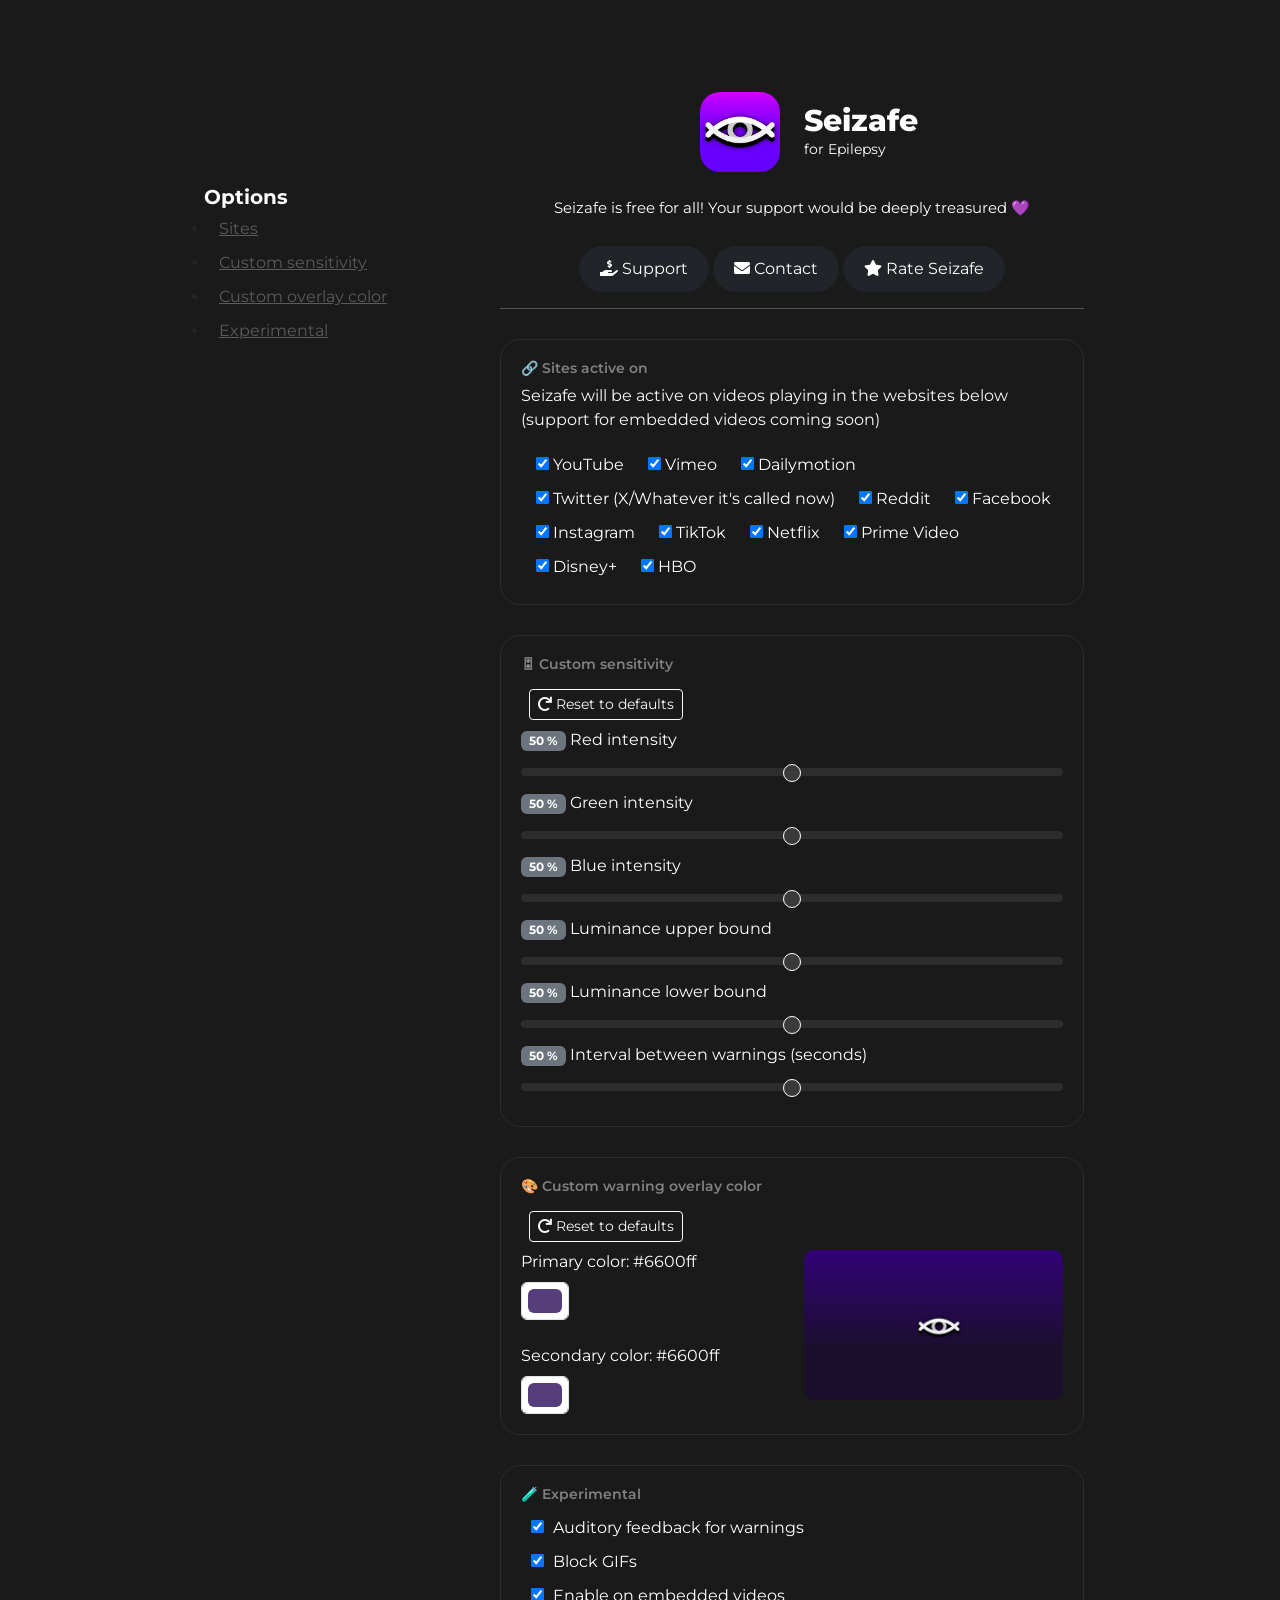
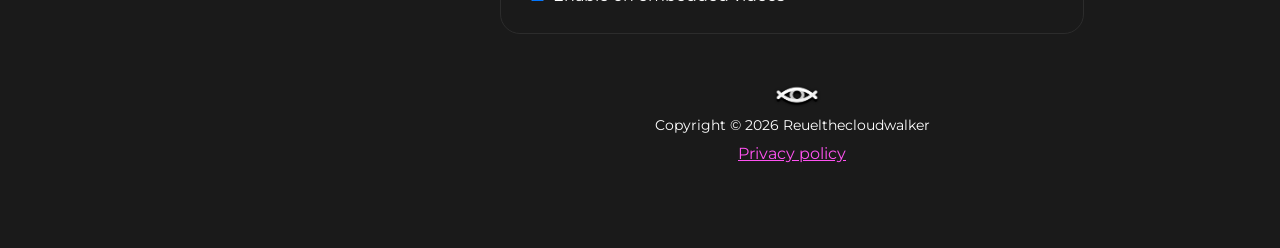
==== options.html @ df62ac54 "first commit" ====
<!DOCTYPE html>
<html lang="en">
  <head>
    <meta charset="UTF-8" />
    <link rel="icon" href="assets/images/32.png" />
    <meta http-equiv="X-UA-Compatible" content="IE=edge" />
    <meta name="viewport" content="width=device-width, initial-scale=1.0" />
    <title>Options - Seizafe for Epilepsy</title>
    <link
      href="https://cdn.jsdelivr.net/npm/bootstrap@5.3.0-alpha1/dist/css/bootstrap.min.css"
      rel="stylesheet"
      integrity="sha384-GLhlTQ8iRABdZLl6O3oVMWSktQOp6b7In1Zl3/Jr59b6EGGoI1aFkw7cmDA6j6gD"
      crossorigin="anonymous"
    />

    <!-- fonts -->
    <link
      rel="stylesheet"
      href="https://use.fontawesome.com/releases/v5.15.4/css/all.css"
      integrity="sha384-DyZ88mC6Up2uqS4h/KRgHuoeGwBcD4Ng9SiP4dIRy0EXTlnuz47vAwmeGwVChigm"
      crossorigin="anonymous"
    />
    <link rel="preconnect" href="https://fonts.googleapis.com" />
    <link rel="preconnect" href="https://fonts.gstatic.com" crossorigin />
    <link
      href="https://fonts.googleapis.com/css2?family=Montserrat:wght@300;500;600;700;800;900&display=swap"
      rel="stylesheet"
    />

    <style>
      @font-face {
        font-family: "Technology";
        src: url("assets/technology.ttf") format("truetype");
      }
      .technology {
        font-family: "Technology", sans-serif;
      }
      .montserrat {
        font-family: "Montserrat", sans-serif;
      }

      .form-range::-webkit-slider-runnable-track {
        background-color: #2d2d2d;
        border-color: transparent;
      }

      .form-range::-webkit-slider-thumb {
        -webkit-appearance: none;
        width: 18px;
        height: 18px;
        border-radius: 10px;
        background-color: #3a3a3a;
        border: 1px solid #ffffff;
        overflow: visible;
        cursor: pointer;
      }

      .options-nav {
        color: rgb(91, 91, 91);
        padding: 10px;
      }

      .options-nav:hover {
        color: rgb(210, 210, 210);
      }

      ul > li {
        padding-bottom: 10px;
      }
    </style>
  </head>
  <body
    class="montserrat"
    style="background-color: #1a1a1a; overflow-x: hidden"
  >
    <div class="p-3 m-3 row justify-content-center" align="center">
      <div
        style="
          height: 100px;
          padding-block: 20px;
          padding-inline: 20px;
          border-radius: 0px;
          padding-top: 150px;
          top: 20px;
        "
        class="sticky-top col-lg-3 col-sm-12 d-none d-sm-none d-md-none d-xl-block d-xl-block d-xxl-block"
        align="left"
      >
        <b style="color: white; font-size: 20px">Options</b>
        <ul style="padding: 5px">
          <li>
            <a class="options-nav" href="#activeon">Sites</a>
          </li>
          <li>
            <a class="options-nav" href="#customsensitivty"
              >Custom sensitivity</a
            >
          </li>
          <li>
            <a class="options-nav" href="#customoverlaycolor"
              >Custom overlay color</a
            >
          </li>
          <li>
            <a class="options-nav" href="#experimental">Experimental</a>
          </li>
        </ul>
      </div>

      <div class="col-lg-6 col-sm-12 text-white" style="margin-top: 60px">
        <div class="row" align="left">
          <div
            class="col justify-content-center align-self-center"
            align="right"
          >
            <img
              id="seizafe_eye_open"
              src="assets/images/128.png"
              style="
                width: 80px;
                border-radius: 20px;
                margin: 10px;
                margin-top: 0;
                margin-right: 0;
              "
            />
          </div>
          <div
            class="col justify-content-center align-self-center"
            align="left"
            id="activeon"
          >
            <h1
              class="montserrat"
              style="
                color: white;
                font-weight: 800;
                font-size: 30px;
                line-height: 0.8;
              "
            >
              Seizafe
            </h1>
            <h5
              class="montserrat"
              style="color: white; font-weight: 400; font-size: 14px"
            >
              for Epilepsy
            </h5>
          </div>
        </div>

        <div align="center" style="margin-top: 10px" id="support">
          <p style="color: white; padding-top: 5px; font-size: 15px">
            Seizafe is free for all! Your support would be deeply treasured 💜
          </p>

          <button
            class="btn btn-dark btn-large"
            style="
              border-radius: 30px;
              padding-inline: 20px;
              padding-block: 10px;
              margin-top: 10px;
            "
          >
            <i class="fas fa-hand-holding-usd"></i> Support
          </button>

          <button
            class="btn btn-dark btn-large"
            style="
              border-radius: 30px;
              padding-inline: 20px;
              padding-block: 10px;
              margin-top: 10px;
            "
          >
            <i class="fas fa-envelope"></i> Contact
          </button>

          <button
            class="btn btn-dark btn-large"
            style="
              border-radius: 30px;
              padding-inline: 20px;
              padding-block: 10px;
              margin-top: 10px;
            "
          >
            <i class="fas fa-star"></i> Rate Seizafe
          </button>
        </div>

        <hr />
        <div
          align="left"
          style="
            margin-top: 30px;
            border: 1px solid #2c2c2c;
            border-radius: 20px;
            padding: 20px;
          "
        >
          <h5
            class="montserrat"
            style="color: gray; font-weight: 600; font-size: 14px"
          >
            &#x1F517; Sites active on
          </h5>

          <p class="text-light">
            Seizafe will be active on videos playing in the websites below
            (support for embedded videos coming soon)
          </p>
          <span style="margin-left: 10px">
            <label for="youtube" style="color: white; padding: 5px"
              ><input id="youtube" type="checkbox" checked /> YouTube</label
            >
          </span>
          <span style="margin-left: 10px">
            <label for="vimeo" style="color: white; padding: 5px"
              ><input id="vimeo" type="checkbox" checked /> Vimeo</label
            >
          </span>
          <span style="margin-left: 10px">
            <label for="dailymotion" style="color: white; padding: 5px"
              ><input id="dailymotion" type="checkbox" checked />
              Dailymotion</label
            >
          </span>
          <span style="margin-left: 10px">
            <label for="twitter" style="color: white; padding: 5px"
              ><input id="twitter" type="checkbox" checked /> Twitter
              (X/Whatever it's called now)</label
            >
          </span>
          <span style="margin-left: 10px">
            <label for="reddit" style="color: white; padding: 5px"
              ><input id="reddit" type="checkbox" checked /> Reddit</label
            >
          </span>
          <span style="margin-left: 10px">
            <label for="facebook" style="color: white; padding: 5px"
              ><input id="facebook" type="checkbox" checked /> Facebook</label
            >
          </span>
          <span style="margin-left: 10px">
            <label for="instagram" style="color: white; padding: 5px"
              ><input id="instagram" type="checkbox" checked /> Instagram</label
            >
          </span>
          <span style="margin-left: 10px">
            <label for="tiktok" style="color: white; padding: 5px"
              ><input id="tiktok" type="checkbox" checked /> TikTok</label
            >
          </span>
          <span style="margin-left: 10px">
            <label for="netflix" style="color: white; padding: 5px">
              <input id="netflix" type="checkbox" checked /> Netflix
            </label>
          </span>
          <span style="margin-left: 10px">
            <label for="primevideo" style="color: white; padding: 5px"
              ><input id="primevideo" type="checkbox" checked /> Prime
              Video</label
            >
          </span>
          <span style="margin-left: 10px">
            <label for="disneyplus" style="color: white; padding: 5px"
              ><input id="disneyplus" type="checkbox" checked /> Disney+</label
            >
          </span>
          <span style="margin-left: 10px">
            <label for="hbo" style="color: white; padding: 5px"
              ><input id="hbo" type="checkbox" checked /> HBO</label
            >
          </span>
        </div>

        <div
          align="left"
          style="
            margin-top: 30px;
            border: 1px solid #2c2c2c;
            border-radius: 20px;
            padding: 20px;
          "
          id="customsensitivty"
        >
          <h5
            class="montserrat"
            style="color: gray; font-weight: 600; font-size: 14px"
          >
            &#x1F39B; Custom sensitivity
          </h5>

          <button class="btn btn-outline-light btn-sm m-2">
            <i class="fas fa-redo"></i> Reset to defaults</button
          ><br />

          <label for="redRange" class="form-label"
            ><span class="badge bg-secondary">50 %</span> Red intensity
          </label>
          <input type="range" class="form-range" id="redRange" />

          <label for="greenRange" class="form-label"
            ><span class="badge bg-secondary">50 %</span> Green intensity</label
          >
          <input type="range" class="form-range" id="greenRange" />

          <label for="blueRange" class="form-label"
            ><span class="badge bg-secondary">50 %</span> Blue intensity</label
          >
          <input type="range" class="form-range" id="blueRange" />

          <label for="lightUpper" class="form-label"
            ><span class="badge bg-secondary">50 %</span> Luminance upper
            bound</label
          >
          <input type="range" class="form-range" id="lightUpper" />

          <label for="lightLower" class="form-label"
            ><span class="badge bg-secondary">50 %</span> Luminance lower
            bound</label
          >
          <input type="range" class="form-range" id="lightLower" />

          <label for="timeDelay" class="form-label"
            ><span class="badge bg-secondary">50 %</span> Interval between
            warnings (seconds)</label
          >
          <input type="range" class="form-range" id="timeDelay" />
        </div>

        <div
          align="left"
          style="
            margin-top: 30px;
            border: 1px solid #2c2c2c;
            border-radius: 20px;
            padding: 20px;
          "
          id="customoverlaycolor"
        >
          <h5
            class="montserrat"
            style="color: gray; font-weight: 600; font-size: 14px"
          >
            &#x1F3A8; Custom warning overlay color
          </h5>

          <button class="btn btn-outline-light btn-sm m-2">
            <i class="fas fa-redo"></i> Reset to defaults</button
          ><br />

          <div class="row justify-content-center">
            <div class="col">
              <label for="primaryColor" class="form-label"
                >Primary color: <span id="primary_color">#6600ff</span></label
              >
              <input
                type="color"
                class="form-control form-control-color"
                id="primaryColor"
                value="#563d7c"
                title="Choose your color"
                oninput="alert(this.value)"
              />
              <script>
                function changePrimaryColor(color) {
                  document.getElementById("primary_color").innerHTML = color;
                }
              </script>
              <br />
              <label for="secondaryColor" class="form-label"
                >Secondary color:
                <span id="secondary_color">#6600ff</span></label
              >
              <input
                type="color"
                class="form-control form-control-color"
                id="secondaryColor"
                value="#563d7c"
                title="Choose your color"
                onchange="changeSecondaryColor(this.value)"
              />
            </div>
            <script>
              function changeSecondaryColor(color) {
                document.getElementById("secondary_color").innerHTML = color;
              }
            </script>
            <div class="col">
              <div
                style="
                  width: 100%;
                  height: 150px;
                  background: rgb(42, 0, 104);
                  background: linear-gradient(
                    360deg,
                    rgba(27, 2, 65, 0.463) 33%,
                    rgba(52, 0, 129, 0.912) 100%
                  );
                  border-radius: 10px;
                  text-align: center;
                  padding-top: 65px;
                "
              >
                <img
                  id="seizafe_eye_open"
                  src="assets/seizafe_eye.png"
                  style="
                    width: 50px;
                    border-radius: 20px;
                    margin: 10px;
                    margin-top: 0;
                    margin-right: 0;
                  "
                />
              </div>
            </div>
          </div>
        </div>

        <div
          align="left"
          style="
            margin-top: 30px;
            border: 1px solid #2c2c2c;
            border-radius: 20px;
            padding: 20px;
          "
          id="experimental"
        >
          <h5
            class="montserrat"
            style="color: gray; font-weight: 600; font-size: 14px"
          >
            &#x1F9EA; Experimental
          </h5>
          <span style="margin-left: 10px">
            <input id="auditoryfeedback" type="checkbox" checked />
            <label for="auditoryfeedback" style="color: white; padding: 5px"
              >Auditory feedback for warnings
            </label>
          </span>
          <br />
          <span style="margin-left: 10px">
            <input id="blockgifs" type="checkbox" checked />
            <label for="blockgifs" style="color: white; padding: 5px"
              >Block GIFs</label
            > </span
          ><br />
          <span style="margin-left: 10px">
            <input id="embeddedvideos" type="checkbox" checked />
            <label for="embeddedvideos" style="color: white; padding: 5px"
              >Enable on embedded videos</label
            >
          </span>
        </div>

        <!-- <div align="center" style="margin-top: 30px">
          <h5
            class="montserrat"
            style="color: gray; font-weight: 600; font-size: 14px"
          >
            Collected Data
          </h5>
          <span style="margin-left: 10px; display: inline">
            <label
              for="collecteddata"
              style="color: white; padding: 5px; font-size: 12px"
              ><input id="collecteddata" type="checkbox" checked /> Allow
              Seizafe to collect data about videos that could cause Seizures.
              This helps other Seizafe users. Data collected does not include
              any personally identifiable data.</label
            >
          </span>
        </div> -->

        <div style="margin-top: 50px; margin-bottom: 50px">
          <img
            id="seizafe_eye_open"
            src="assets/seizafe_eye.png"
            style="
              width: 50px;
              border-radius: 20px;
              margin: 10px;
              margin-top: 0;
              margin-right: 0;
            "
          />
          <div>
            <h5
              class="montserrat"
              style="color: white; font-weight: 400; font-size: 14px"
            >
              Copyright &copy;
              <script>
                document.write(new Date().getFullYear());
              </script>
              Reuelthecloudwalker
            </h5>
            <a href="#" style="color: rgb(255, 82, 241)">Privacy policy</a>
          </div>
        </div>
      </div>
    </div>
    <script
      src="https://cdn.jsdelivr.net/npm/bootstrap@5.3.0-alpha1/dist/js/bootstrap.bundle.min.js"
      integrity="sha384-w76AqPfDkMBDXo30jS1Sgez6pr3x5MlQ1ZAGC+nuZB+EYdgRZgiwxhTBTkF7CXvN"
      crossorigin="anonymous"
    ></script>
  </body>
</html>
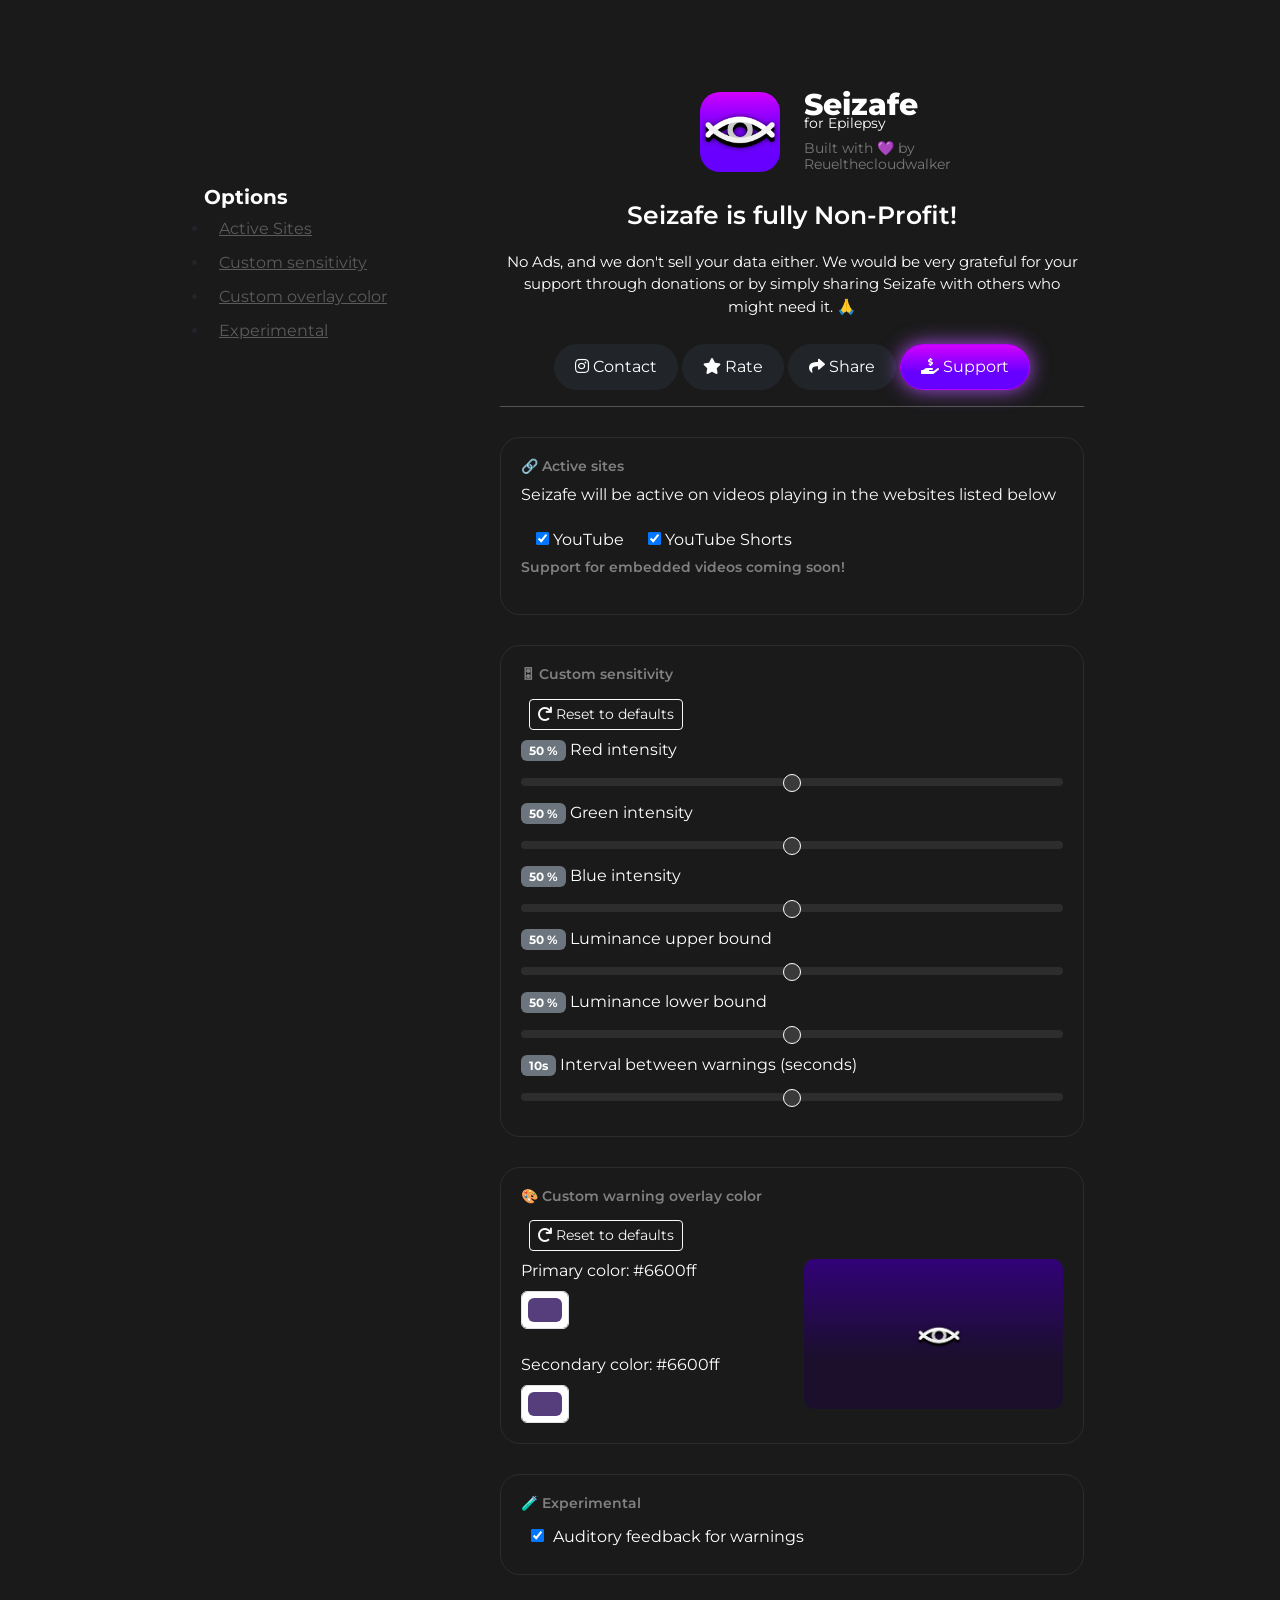
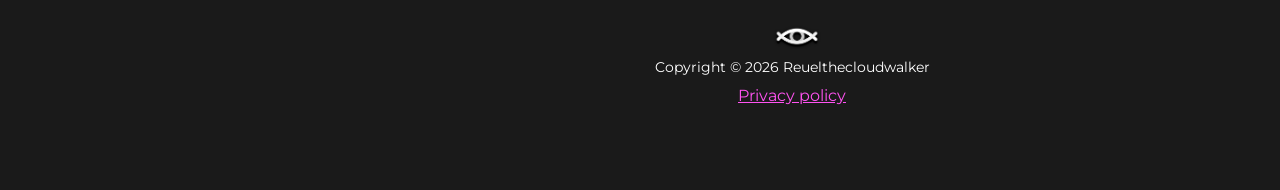
==== commit 0b40fe0f: "Updated options page" ====
--- a/options.html
+++ b/options.html
@@ -2,9 +2,18 @@
 <html lang="en">
   <head>
     <meta charset="UTF-8" />
-    <link rel="icon" href="assets/images/32.png" />
-    <meta http-equiv="X-UA-Compatible" content="IE=edge" />
-    <meta name="viewport" content="width=device-width, initial-scale=1.0" />
+    <link
+      rel="icon"
+      href="assets/images/32.png"
+    />
+    <meta
+      http-equiv="X-UA-Compatible"
+      content="IE=edge"
+    />
+    <meta
+      name="viewport"
+      content="width=device-width, initial-scale=1.0"
+    />
     <title>Options - Seizafe for Epilepsy</title>
     <link
       href="https://cdn.jsdelivr.net/npm/bootstrap@5.3.0-alpha1/dist/css/bootstrap.min.css"
@@ -20,8 +29,15 @@
       integrity="sha384-DyZ88mC6Up2uqS4h/KRgHuoeGwBcD4Ng9SiP4dIRy0EXTlnuz47vAwmeGwVChigm"
       crossorigin="anonymous"
     />
-    <link rel="preconnect" href="https://fonts.googleapis.com" />
-    <link rel="preconnect" href="https://fonts.gstatic.com" crossorigin />
+    <link
+      rel="preconnect"
+      href="https://fonts.googleapis.com"
+    />
+    <link
+      rel="preconnect"
+      href="https://fonts.gstatic.com"
+      crossorigin
+    />
     <link
       href="https://fonts.googleapis.com/css2?family=Montserrat:wght@300;500;600;700;800;900&display=swap"
       rel="stylesheet"
@@ -73,7 +89,10 @@
     class="montserrat"
     style="background-color: #1a1a1a; overflow-x: hidden"
   >
-    <div class="p-3 m-3 row justify-content-center" align="center">
+    <div
+      class="p-3 m-3 row justify-content-center"
+      align="center"
+    >
       <div
         style="
           height: 100px;
@@ -89,26 +108,44 @@
         <b style="color: white; font-size: 20px">Options</b>
         <ul style="padding: 5px">
           <li>
-            <a class="options-nav" href="#activeon">Sites</a>
+            <a
+              class="options-nav"
+              href="#activesites"
+              >Active Sites</a
+            >
           </li>
           <li>
-            <a class="options-nav" href="#customsensitivty"
+            <a
+              class="options-nav"
+              href="#customsensitivty"
               >Custom sensitivity</a
             >
           </li>
           <li>
-            <a class="options-nav" href="#customoverlaycolor"
+            <a
+              class="options-nav"
+              href="#customoverlaycolor"
               >Custom overlay color</a
             >
           </li>
           <li>
-            <a class="options-nav" href="#experimental">Experimental</a>
+            <a
+              class="options-nav"
+              href="#experimental"
+              >Experimental</a
+            >
           </li>
         </ul>
       </div>
 
-      <div class="col-lg-6 col-sm-12 text-white" style="margin-top: 60px">
-        <div class="row" align="left">
+      <div
+        class="col-lg-6 col-sm-12 text-white"
+        style="margin-top: 60px"
+      >
+        <div
+          class="row"
+          align="left"
+        >
           <div
             class="col justify-content-center align-self-center"
             align="right"
@@ -128,7 +165,7 @@
           <div
             class="col justify-content-center align-self-center"
             align="left"
-            id="activeon"
+            id="activesites"
           >
             <h1
               class="montserrat"
@@ -143,16 +180,48 @@
             </h1>
             <h5
               class="montserrat"
-              style="color: white; font-weight: 400; font-size: 14px"
+              style="
+                color: white;
+                font-weight: 400;
+                font-size: 14px;
+                margin-top: -10px;
+              "
             >
               for Epilepsy
+            </h5>
+            <h5
+              class="montserrat"
+              style="
+                color: rgb(120, 120, 120);
+                font-weight: 400;
+                font-size: 14px;
+                max-width: 120px;
+              "
+            >
+              Built with 💜 by Reuelthecloudwalker
             </h5>
           </div>
         </div>
 
-        <div align="center" style="margin-top: 10px" id="support">
-          <p style="color: white; padding-top: 5px; font-size: 15px">
-            Seizafe is free for all! Your support would be deeply treasured 💜
+        <div
+          align="center"
+          style="margin-top: 10px"
+          id="support"
+        >
+          <p
+            style="
+              color: white;
+              padding-top: 5px;
+              font-size: 25px;
+              font-weight: 600;
+            "
+          >
+            Seizafe is fully Non-Profit!
+          </p>
+          <p style="color: white; font-size: 15px">
+            No Ads, and we don't sell your data either. We would be very
+            grateful for your support through donations or by simply sharing
+            Seizafe with others who might need it. 🙏
           </p>
 
           <button
@@ -164,7 +233,7 @@
               margin-top: 10px;
             "
           >
-            <i class="fas fa-hand-holding-usd"></i> Support
+            <i class="fab fa-instagram"></i> Contact
           </button>
 
           <button
@@ -176,7 +245,7 @@
               margin-top: 10px;
             "
           >
-            <i class="fas fa-envelope"></i> Contact
+            <i class="fas fa-star"></i> Rate
           </button>
 
           <button
@@ -188,7 +257,26 @@
               margin-top: 10px;
             "
           >
-            <i class="fas fa-star"></i> Rate Seizafe
+            <i class="fas fa-share"></i> Share
+          </button>
+
+          <button
+            class="btn btn-dark btn-large"
+            style="
+              border-radius: 30px;
+              padding-inline: 20px;
+              padding-block: 10px;
+              margin-top: 10px;
+              border: 1px solid #bb00ff;
+              background: linear-gradient(
+                0deg,
+                rgba(102, 0, 255, 1) 37%,
+                rgba(211, 0, 255, 1) 100%
+              );
+              box-shadow: 0 0 20px 0 rgba(184, 84, 255, 0.904);
+            "
+          >
+            <i class="fas fa-hand-holding-usd"></i> Support
           </button>
         </div>
 
@@ -206,76 +294,174 @@
             class="montserrat"
             style="color: gray; font-weight: 600; font-size: 14px"
           >
-            &#x1F517; Sites active on
+            &#x1F517; Active sites
           </h5>
 
           <p class="text-light">
-            Seizafe will be active on videos playing in the websites below
-            (support for embedded videos coming soon)
+            Seizafe will be active on videos playing in the websites listed
+            below
           </p>
           <span style="margin-left: 10px">
-            <label for="youtube" style="color: white; padding: 5px"
-              ><input id="youtube" type="checkbox" checked /> YouTube</label
-            >
-          </span>
-          <span style="margin-left: 10px">
-            <label for="vimeo" style="color: white; padding: 5px"
-              ><input id="vimeo" type="checkbox" checked /> Vimeo</label
-            >
-          </span>
-          <span style="margin-left: 10px">
-            <label for="dailymotion" style="color: white; padding: 5px"
-              ><input id="dailymotion" type="checkbox" checked />
+            <label
+              for="youtube"
+              style="color: white; padding: 5px"
+              ><input
+                id="youtube"
+                type="checkbox"
+                checked
+              />
+              YouTube</label
+            >
+          </span>
+          <span style="margin-left: 10px">
+            <label
+              for="youtubeshorts"
+              style="color: white; padding: 5px"
+              ><input
+                id="youtubeshorts"
+                type="checkbox"
+                checked
+              />
+              YouTube Shorts</label
+            >
+          </span>
+          <!-- <span style="margin-left: 10px">
+            <label
+              for="vimeo"
+              style="color: white; padding: 5px"
+              ><input
+                id="vimeo"
+                type="checkbox"
+                checked
+              />
+              Vimeo</label
+            >
+          </span>
+          <span style="margin-left: 10px">
+            <label
+              for="dailymotion"
+              style="color: white; padding: 5px"
+              ><input
+                id="dailymotion"
+                type="checkbox"
+                checked
+              />
               Dailymotion</label
             >
           </span>
           <span style="margin-left: 10px">
-            <label for="twitter" style="color: white; padding: 5px"
-              ><input id="twitter" type="checkbox" checked /> Twitter
-              (X/Whatever it's called now)</label
-            >
-          </span>
-          <span style="margin-left: 10px">
-            <label for="reddit" style="color: white; padding: 5px"
-              ><input id="reddit" type="checkbox" checked /> Reddit</label
-            >
-          </span>
-          <span style="margin-left: 10px">
-            <label for="facebook" style="color: white; padding: 5px"
-              ><input id="facebook" type="checkbox" checked /> Facebook</label
-            >
-          </span>
-          <span style="margin-left: 10px">
-            <label for="instagram" style="color: white; padding: 5px"
-              ><input id="instagram" type="checkbox" checked /> Instagram</label
-            >
-          </span>
-          <span style="margin-left: 10px">
-            <label for="tiktok" style="color: white; padding: 5px"
-              ><input id="tiktok" type="checkbox" checked /> TikTok</label
-            >
-          </span>
-          <span style="margin-left: 10px">
-            <label for="netflix" style="color: white; padding: 5px">
-              <input id="netflix" type="checkbox" checked /> Netflix
+            <label
+              for="twitter"
+              style="color: white; padding: 5px"
+              ><input
+                id="twitter"
+                type="checkbox"
+                checked
+              />
+              Twitter (X/Whatever it's called now)</label
+            >
+          </span>
+          <span style="margin-left: 10px">
+            <label
+              for="reddit"
+              style="color: white; padding: 5px"
+              ><input
+                id="reddit"
+                type="checkbox"
+                checked
+              />
+              Reddit</label
+            >
+          </span>
+          <span style="margin-left: 10px">
+            <label
+              for="facebook"
+              style="color: white; padding: 5px"
+              ><input
+                id="facebook"
+                type="checkbox"
+                checked
+              />
+              Facebook</label
+            >
+          </span>
+          <span style="margin-left: 10px">
+            <label
+              for="instagram"
+              style="color: white; padding: 5px"
+              ><input
+                id="instagram"
+                type="checkbox"
+                checked
+              />
+              Instagram</label
+            >
+          </span>
+          <span style="margin-left: 10px">
+            <label
+              for="tiktok"
+              style="color: white; padding: 5px"
+              ><input
+                id="tiktok"
+                type="checkbox"
+                checked
+              />
+              TikTok</label
+            >
+          </span>
+          <span style="margin-left: 10px">
+            <label
+              for="netflix"
+              style="color: white; padding: 5px"
+            >
+              <input
+                id="netflix"
+                type="checkbox"
+                checked
+              />
+              Netflix
             </label>
           </span>
           <span style="margin-left: 10px">
-            <label for="primevideo" style="color: white; padding: 5px"
-              ><input id="primevideo" type="checkbox" checked /> Prime
-              Video</label
-            >
-          </span>
-          <span style="margin-left: 10px">
-            <label for="disneyplus" style="color: white; padding: 5px"
-              ><input id="disneyplus" type="checkbox" checked /> Disney+</label
-            >
-          </span>
-          <span style="margin-left: 10px">
-            <label for="hbo" style="color: white; padding: 5px"
-              ><input id="hbo" type="checkbox" checked /> HBO</label
-            >
-          </span>
+            <label
+              for="primevideo"
+              style="color: white; padding: 5px"
+              ><input
+                id="primevideo"
+                type="checkbox"
+                checked
+              />
+              Prime Video</label
+            >
+          </span>
+          <span style="margin-left: 10px">
+            <label
+              for="disneyplus"
+              style="color: white; padding: 5px"
+              ><input
+                id="disneyplus"
+                type="checkbox"
+                checked
+              />
+              Disney+</label
+            >
+          </span>
+          <span style="margin-left: 10px">
+            <label
+              for="hbo"
+              style="color: white; padding: 5px"
+              ><input
+                id="hbo"
+                type="checkbox"
+                checked
+              />
+              HBO</label
+            >
+          </span> -->
+
+          <p style="color: gray; font-weight: 600; font-size: 14px">
+            Support for embedded videos coming soon!
+          </p>
         </div>
 
         <div
@@ -299,38 +485,74 @@
             <i class="fas fa-redo"></i> Reset to defaults</button
           ><br />
 
-          <label for="redRange" class="form-label"
+          <label
+            for="redRange"
+            class="form-label"
             ><span class="badge bg-secondary">50 %</span> Red intensity
           </label>
-          <input type="range" class="form-range" id="redRange" />
-
-          <label for="greenRange" class="form-label"
+          <input
+            type="range"
+            class="form-range"
+            id="redRange"
+          />
+
+          <label
+            for="greenRange"
+            class="form-label"
             ><span class="badge bg-secondary">50 %</span> Green intensity</label
           >
-          <input type="range" class="form-range" id="greenRange" />
-
-          <label for="blueRange" class="form-label"
+          <input
+            type="range"
+            class="form-range"
+            id="greenRange"
+          />
+
+          <label
+            for="blueRange"
+            class="form-label"
             ><span class="badge bg-secondary">50 %</span> Blue intensity</label
           >
-          <input type="range" class="form-range" id="blueRange" />
-
-          <label for="lightUpper" class="form-label"
+          <input
+            type="range"
+            class="form-range"
+            id="blueRange"
+          />
+
+          <label
+            for="lightUpper"
+            class="form-label"
             ><span class="badge bg-secondary">50 %</span> Luminance upper
             bound</label
           >
-          <input type="range" class="form-range" id="lightUpper" />
-
-          <label for="lightLower" class="form-label"
+          <input
+            type="range"
+            class="form-range"
+            id="lightUpper"
+          />
+
+          <label
+            for="lightLower"
+            class="form-label"
             ><span class="badge bg-secondary">50 %</span> Luminance lower
             bound</label
           >
-          <input type="range" class="form-range" id="lightLower" />
-
-          <label for="timeDelay" class="form-label"
-            ><span class="badge bg-secondary">50 %</span> Interval between
+          <input
+            type="range"
+            class="form-range"
+            id="lightLower"
+          />
+
+          <label
+            for="timeDelay"
+            class="form-label"
+            ><span class="badge bg-secondary">10s</span> Interval between
             warnings (seconds)</label
           >
-          <input type="range" class="form-range" id="timeDelay" />
+          <input
+            type="range"
+            class="form-range"
+            id="timeDelay"
+          />
         </div>
 
         <div
@@ -356,7 +578,9 @@
 
           <div class="row justify-content-center">
             <div class="col">
-              <label for="primaryColor" class="form-label"
+              <label
+                for="primaryColor"
+                class="form-label"
                 >Primary color: <span id="primary_color">#6600ff</span></label
               >
               <input
@@ -365,7 +589,6 @@
                 id="primaryColor"
                 value="#563d7c"
                 title="Choose your color"
-                oninput="alert(this.value)"
               />
               <script>
                 function changePrimaryColor(color) {
@@ -373,7 +596,9 @@
                 }
               </script>
               <br />
-              <label for="secondaryColor" class="form-label"
+              <label
+                for="secondaryColor"
+                class="form-label"
                 >Secondary color:
                 <span id="secondary_color">#6600ff</span></label
               >
@@ -440,24 +665,36 @@
             &#x1F9EA; Experimental
           </h5>
           <span style="margin-left: 10px">
-            <input id="auditoryfeedback" type="checkbox" checked />
-            <label for="auditoryfeedback" style="color: white; padding: 5px"
+            <input
+              id="auditoryfeedback"
+              type="checkbox"
+              checked
+            />
+            <label
+              for="auditoryfeedback"
+              style="color: white; padding: 5px"
               >Auditory feedback for warnings
             </label>
           </span>
           <br />
-          <span style="margin-left: 10px">
-            <input id="blockgifs" type="checkbox" checked />
-            <label for="blockgifs" style="color: white; padding: 5px"
+          <!-- <span style="margin-left: 10px">
+            <input
+              id="blockgifs"
+              type="checkbox"
+              checked
+            />
+            <label
+              for="blockgifs"
+              style="color: white; padding: 5px"
               >Block GIFs</label
             > </span
-          ><br />
-          <span style="margin-left: 10px">
+          ><br /> -->
+          <!-- <span style="margin-left: 10px">
             <input id="embeddedvideos" type="checkbox" checked />
             <label for="embeddedvideos" style="color: white; padding: 5px"
               >Enable on embedded videos</label
             >
-          </span>
+          </span> -->
         </div>
 
         <!-- <div align="center" style="margin-top: 30px">
@@ -502,7 +739,11 @@
               </script>
               Reuelthecloudwalker
             </h5>
-            <a href="#" style="color: rgb(255, 82, 241)">Privacy policy</a>
+            <a
+              href="#"
+              style="color: rgb(255, 82, 241)"
+              >Privacy policy</a
+            >
           </div>
         </div>
       </div>
